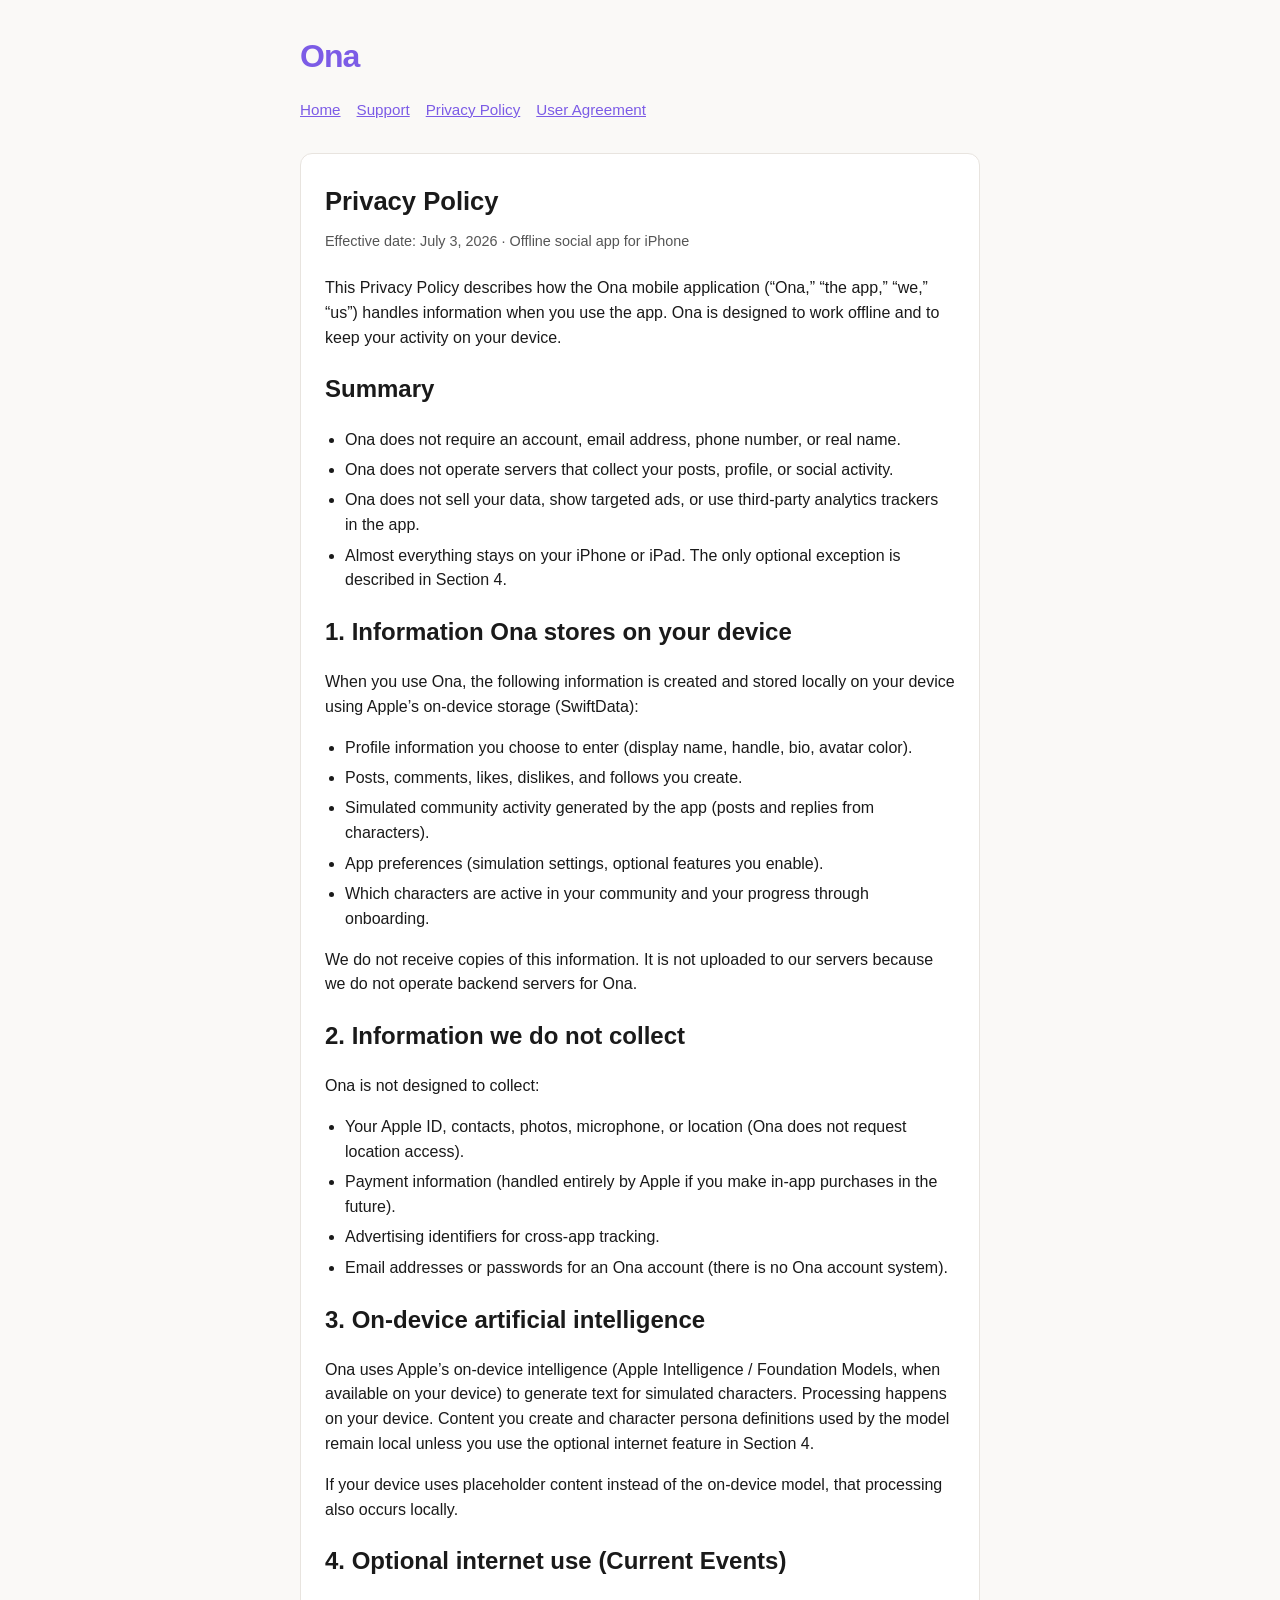
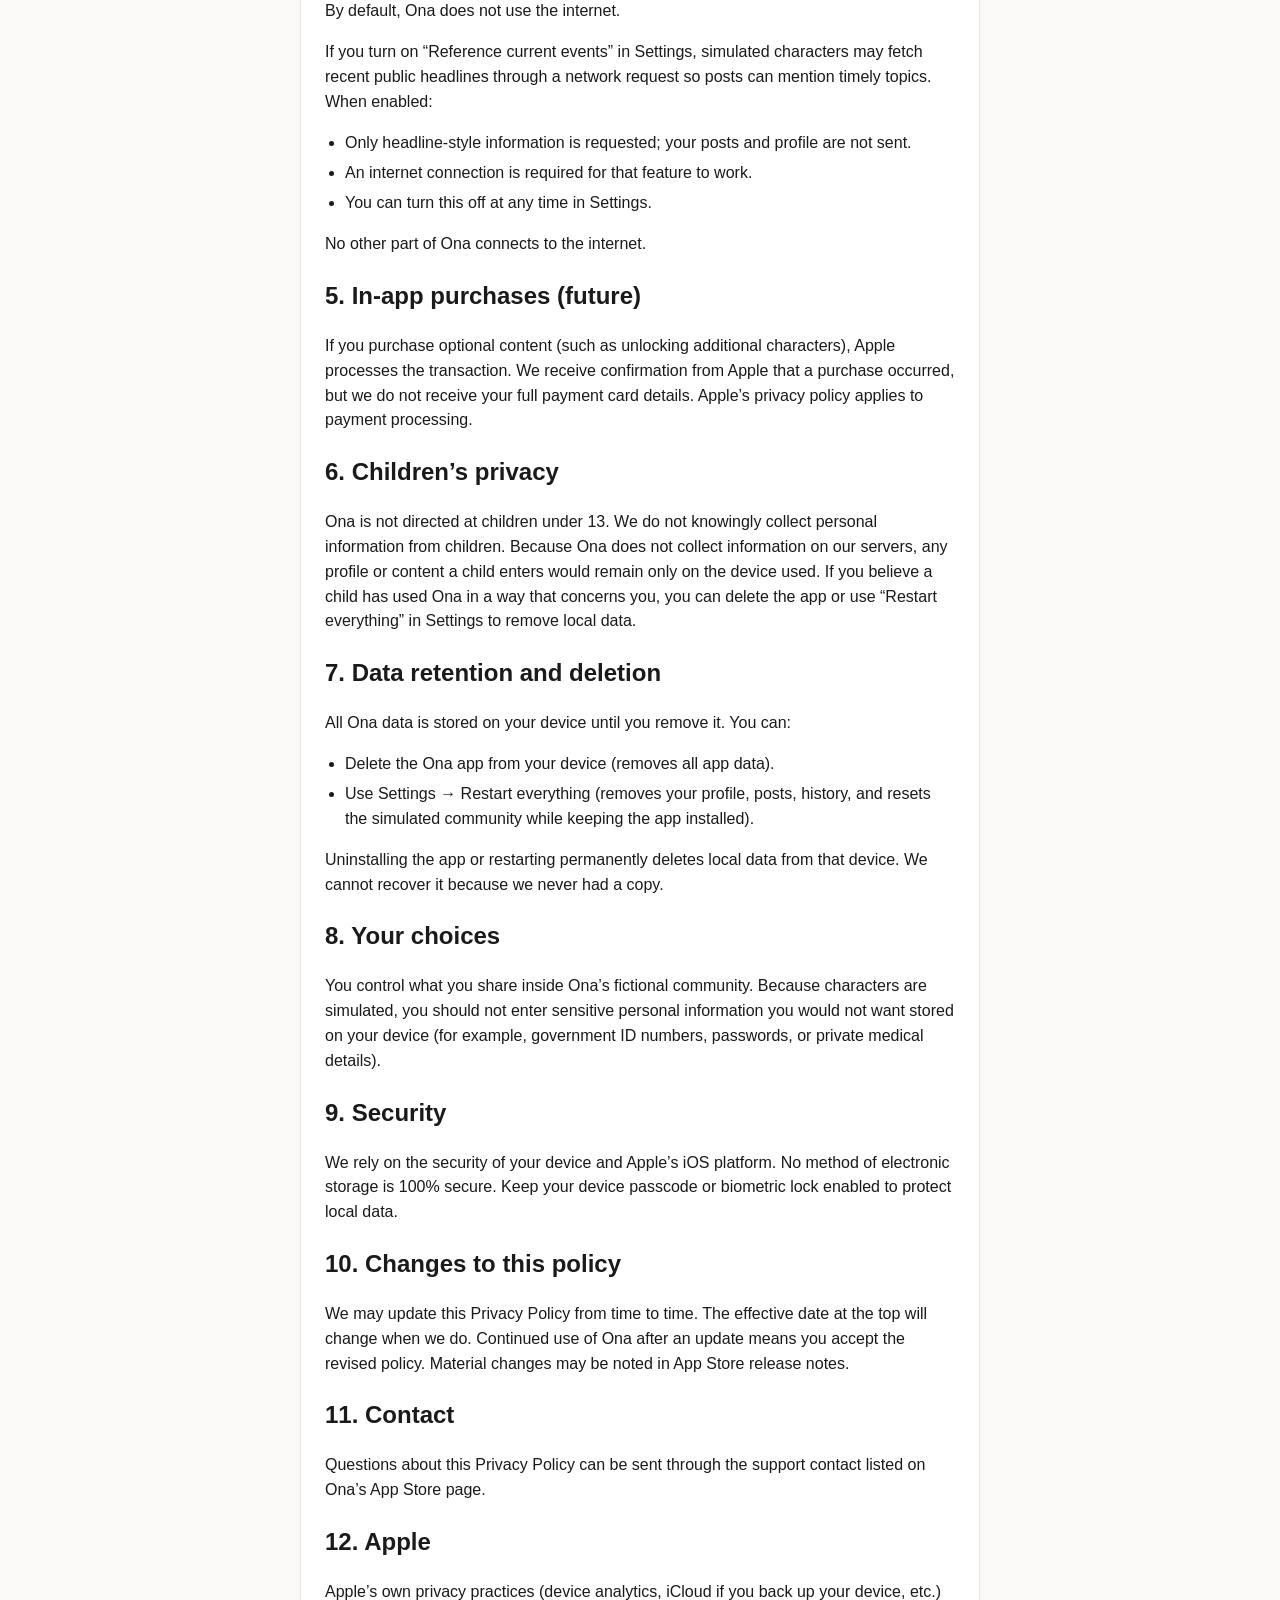
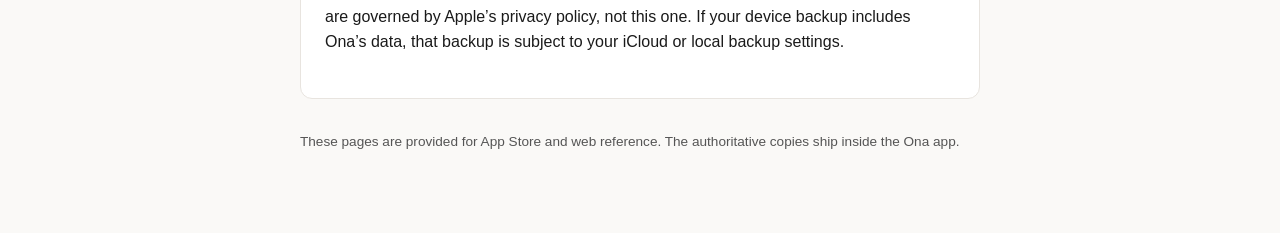
==== privacy.html @ f13e35b0 "Replace raw text with support + legal website" ====
<!DOCTYPE html>
<html lang="en">
<head>
  <meta charset="utf-8">
  <meta name="viewport" content="width=device-width, initial-scale=1">
  <title>Privacy Policy — Ona</title>
  <link rel="stylesheet" href="style.css">
</head>
<body>
  <div class="wrap">
    <header>
      <a class="logo" href="index.html">Ona</a>
      <nav>
        <a href="index.html">Home</a><a href="support.html">Support</a><a href="privacy.html">Privacy Policy</a><a href="user-agreement.html">User Agreement</a>
      </nav>
    </header>
    <article>
      <h1>Privacy Policy</h1>
      <p class="meta">Effective date: July 3, 2026 · Offline social app for iPhone</p>
      <p>This Privacy Policy describes how the Ona mobile application (“Ona,” “the app,” “we,” “us”) handles information when you use the app. Ona is designed to work offline and to keep your activity on your device.</p>
<h2>Summary</h2>
<ul><li>Ona does not require an account, email address, phone number, or real name.</li><li>Ona does not operate servers that collect your posts, profile, or social activity.</li><li>Ona does not sell your data, show targeted ads, or use third-party analytics trackers in the app.</li><li>Almost everything stays on your iPhone or iPad. The only optional exception is described in Section 4.</li></ul>
<h2>1. Information Ona stores on your device</h2>
<p>When you use Ona, the following information is created and stored locally on your device using Apple’s on-device storage (SwiftData):</p>
<ul><li>Profile information you choose to enter (display name, handle, bio, avatar color).</li><li>Posts, comments, likes, dislikes, and follows you create.</li><li>Simulated community activity generated by the app (posts and replies from characters).</li><li>App preferences (simulation settings, optional features you enable).</li><li>Which characters are active in your community and your progress through onboarding.</li></ul>
<p>We do not receive copies of this information. It is not uploaded to our servers because we do not operate backend servers for Ona.</p>
<h2>2. Information we do not collect</h2>
<p>Ona is not designed to collect:</p>
<ul><li>Your Apple ID, contacts, photos, microphone, or location (Ona does not request location access).</li><li>Payment information (handled entirely by Apple if you make in-app purchases in the future).</li><li>Advertising identifiers for cross-app tracking.</li><li>Email addresses or passwords for an Ona account (there is no Ona account system).</li></ul>
<h2>3. On-device artificial intelligence</h2>
<p>Ona uses Apple’s on-device intelligence (Apple Intelligence / Foundation Models, when available on your device) to generate text for simulated characters. Processing happens on your device. Content you create and character persona definitions used by the model remain local unless you use the optional internet feature in Section 4.</p>
<p>If your device uses placeholder content instead of the on-device model, that processing also occurs locally.</p>
<h2>4. Optional internet use (Current Events)</h2>
<p>By default, Ona does not use the internet.</p>
<p>If you turn on “Reference current events” in Settings, simulated characters may fetch recent public headlines through a network request so posts can mention timely topics. When enabled:</p>
<ul><li>Only headline-style information is requested; your posts and profile are not sent.</li><li>An internet connection is required for that feature to work.</li><li>You can turn this off at any time in Settings.</li></ul>
<p>No other part of Ona connects to the internet.</p>
<h2>5. In-app purchases (future)</h2>
<p>If you purchase optional content (such as unlocking additional characters), Apple processes the transaction. We receive confirmation from Apple that a purchase occurred, but we do not receive your full payment card details. Apple’s privacy policy applies to payment processing.</p>
<h2>6. Children’s privacy</h2>
<p>Ona is not directed at children under 13. We do not knowingly collect personal information from children. Because Ona does not collect information on our servers, any profile or content a child enters would remain only on the device used. If you believe a child has used Ona in a way that concerns you, you can delete the app or use “Restart everything” in Settings to remove local data.</p>
<h2>7. Data retention and deletion</h2>
<p>All Ona data is stored on your device until you remove it. You can:</p>
<ul><li>Delete the Ona app from your device (removes all app data).</li><li>Use Settings → Restart everything (removes your profile, posts, history, and resets the simulated community while keeping the app installed).</li></ul>
<p>Uninstalling the app or restarting permanently deletes local data from that device. We cannot recover it because we never had a copy.</p>
<h2>8. Your choices</h2>
<p>You control what you share inside Ona’s fictional community. Because characters are simulated, you should not enter sensitive personal information you would not want stored on your device (for example, government ID numbers, passwords, or private medical details).</p>
<h2>9. Security</h2>
<p>We rely on the security of your device and Apple’s iOS platform. No method of electronic storage is 100% secure. Keep your device passcode or biometric lock enabled to protect local data.</p>
<h2>10. Changes to this policy</h2>
<p>We may update this Privacy Policy from time to time. The effective date at the top will change when we do. Continued use of Ona after an update means you accept the revised policy. Material changes may be noted in App Store release notes.</p>
<h2>11. Contact</h2>
<p>Questions about this Privacy Policy can be sent through the support contact listed on Ona’s App Store page.</p>
<h2>12. Apple</h2>
<p>Apple’s own privacy practices (device analytics, iCloud if you back up your device, etc.) are governed by Apple’s privacy policy, not this one. If your device backup includes Ona’s data, that backup is subject to your iCloud or local backup settings.</p>
    </article>
    <footer>
      <p>These pages are provided for App Store and web reference. The authoritative copies ship inside the Ona app.</p>
    </footer>
  </div>
</body>
</html>
---- style.css ----
:root {
  color-scheme: light dark;
  --text: #1a1a1a;
  --muted: #555;
  --bg: #faf9f7;
  --card: #fff;
  --accent: #7c5ce6;
  --border: #e8e4df;
}
@media (prefers-color-scheme: dark) {
  :root {
    --text: #f2f0ec;
    --muted: #b8b4ae;
    --bg: #121016;
    --card: #1c1824;
    --accent: #a78bfa;
    --border: #2e2838;
  }
}
* { box-sizing: border-box; }
body {
  margin: 0;
  font-family: -apple-system, BlinkMacSystemFont, "Segoe UI", Roboto, Helvetica, Arial, sans-serif;
  line-height: 1.55;
  color: var(--text);
  background: var(--bg);
}
.wrap { max-width: 720px; margin: 0 auto; padding: 2rem 1.25rem 4rem; }
header { margin-bottom: 2rem; }
.logo {
  font-size: 2rem; font-weight: 800; color: var(--accent);
  letter-spacing: -0.03em; text-decoration: none;
}
nav { margin-top: 1rem; font-size: 0.95rem; }
nav a { color: var(--accent); margin-right: 1rem; }
article {
  background: var(--card);
  border: 1px solid var(--border);
  border-radius: 12px;
  padding: 1.75rem 1.5rem;
}
h1 { font-size: 1.6rem; margin: 0 0 0.5rem; }
.meta { color: var(--muted); font-size: 0.9rem; margin-bottom: 1.5rem; }
p { margin: 0 0 1rem; }
ul { margin: 0 0 1rem; padding-left: 1.25rem; }
li { margin-bottom: 0.35rem; }
footer { margin-top: 2rem; color: var(--muted); font-size: 0.85rem; }
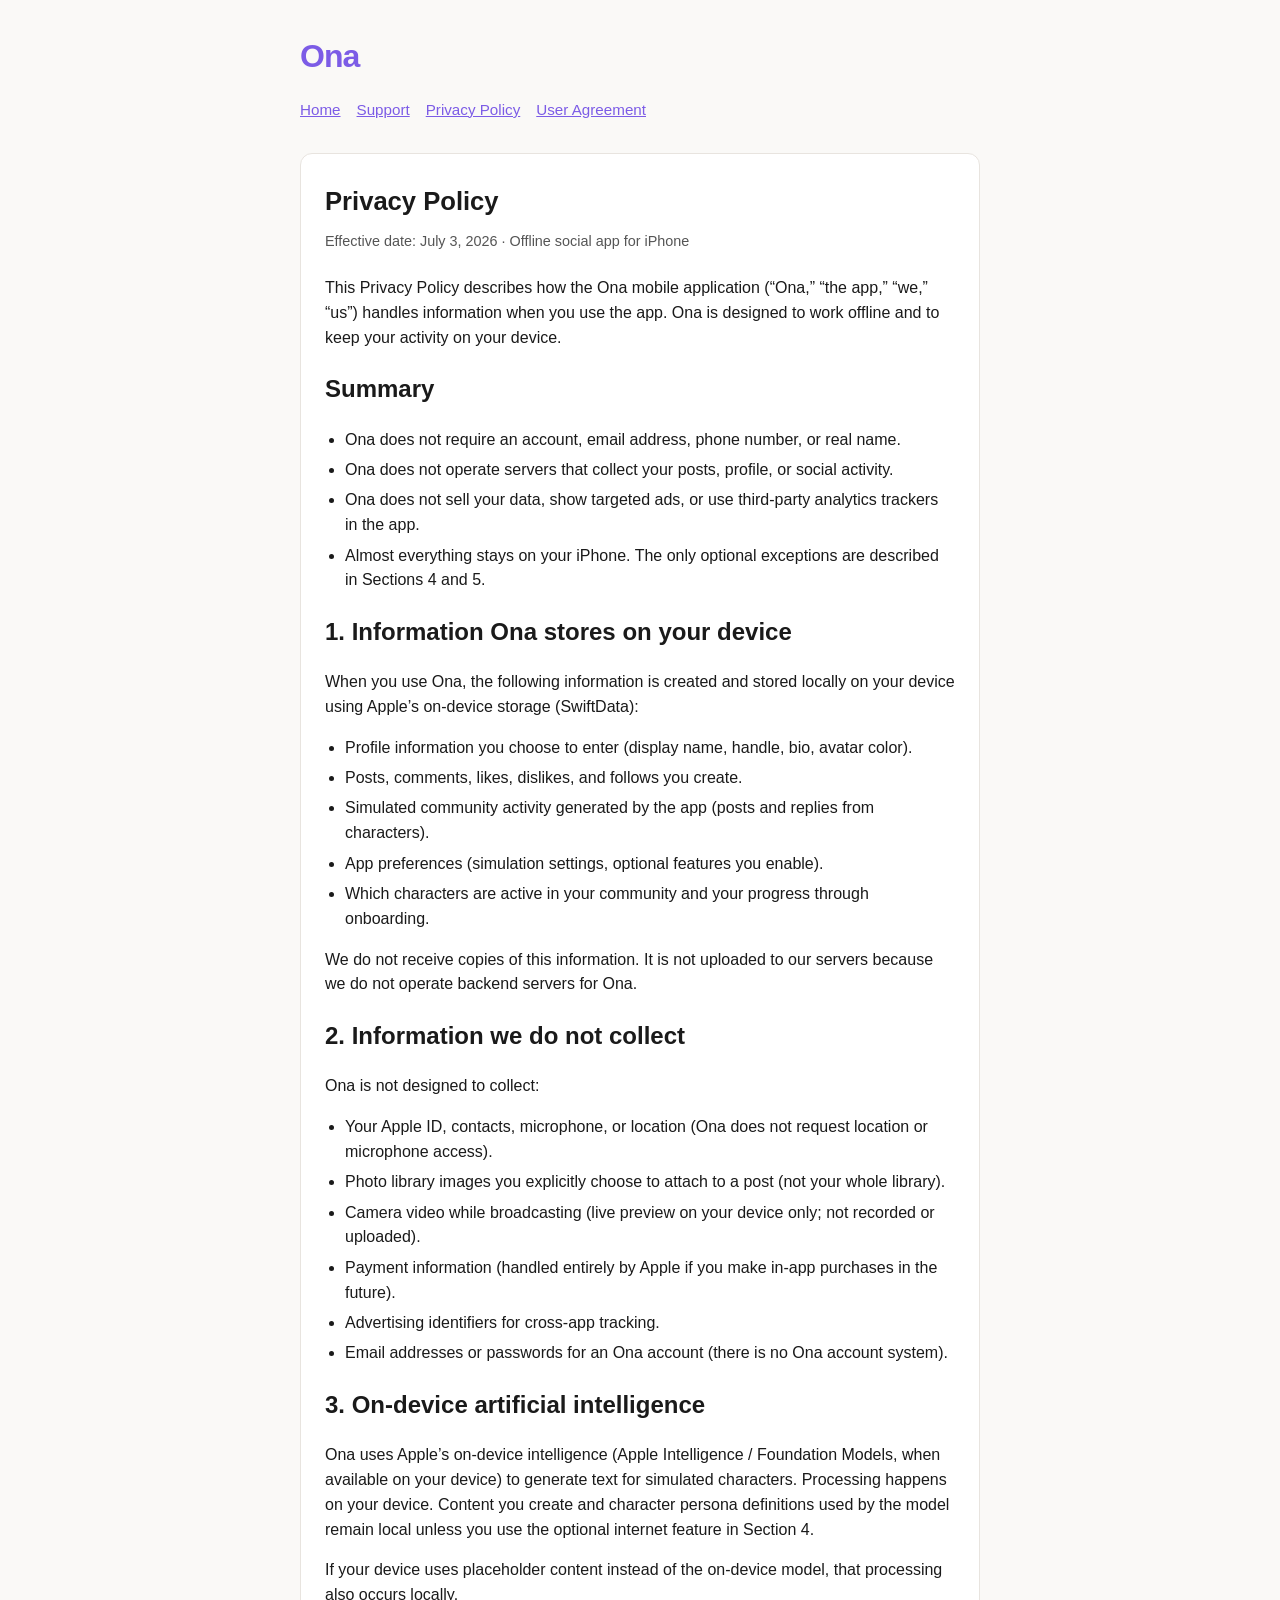
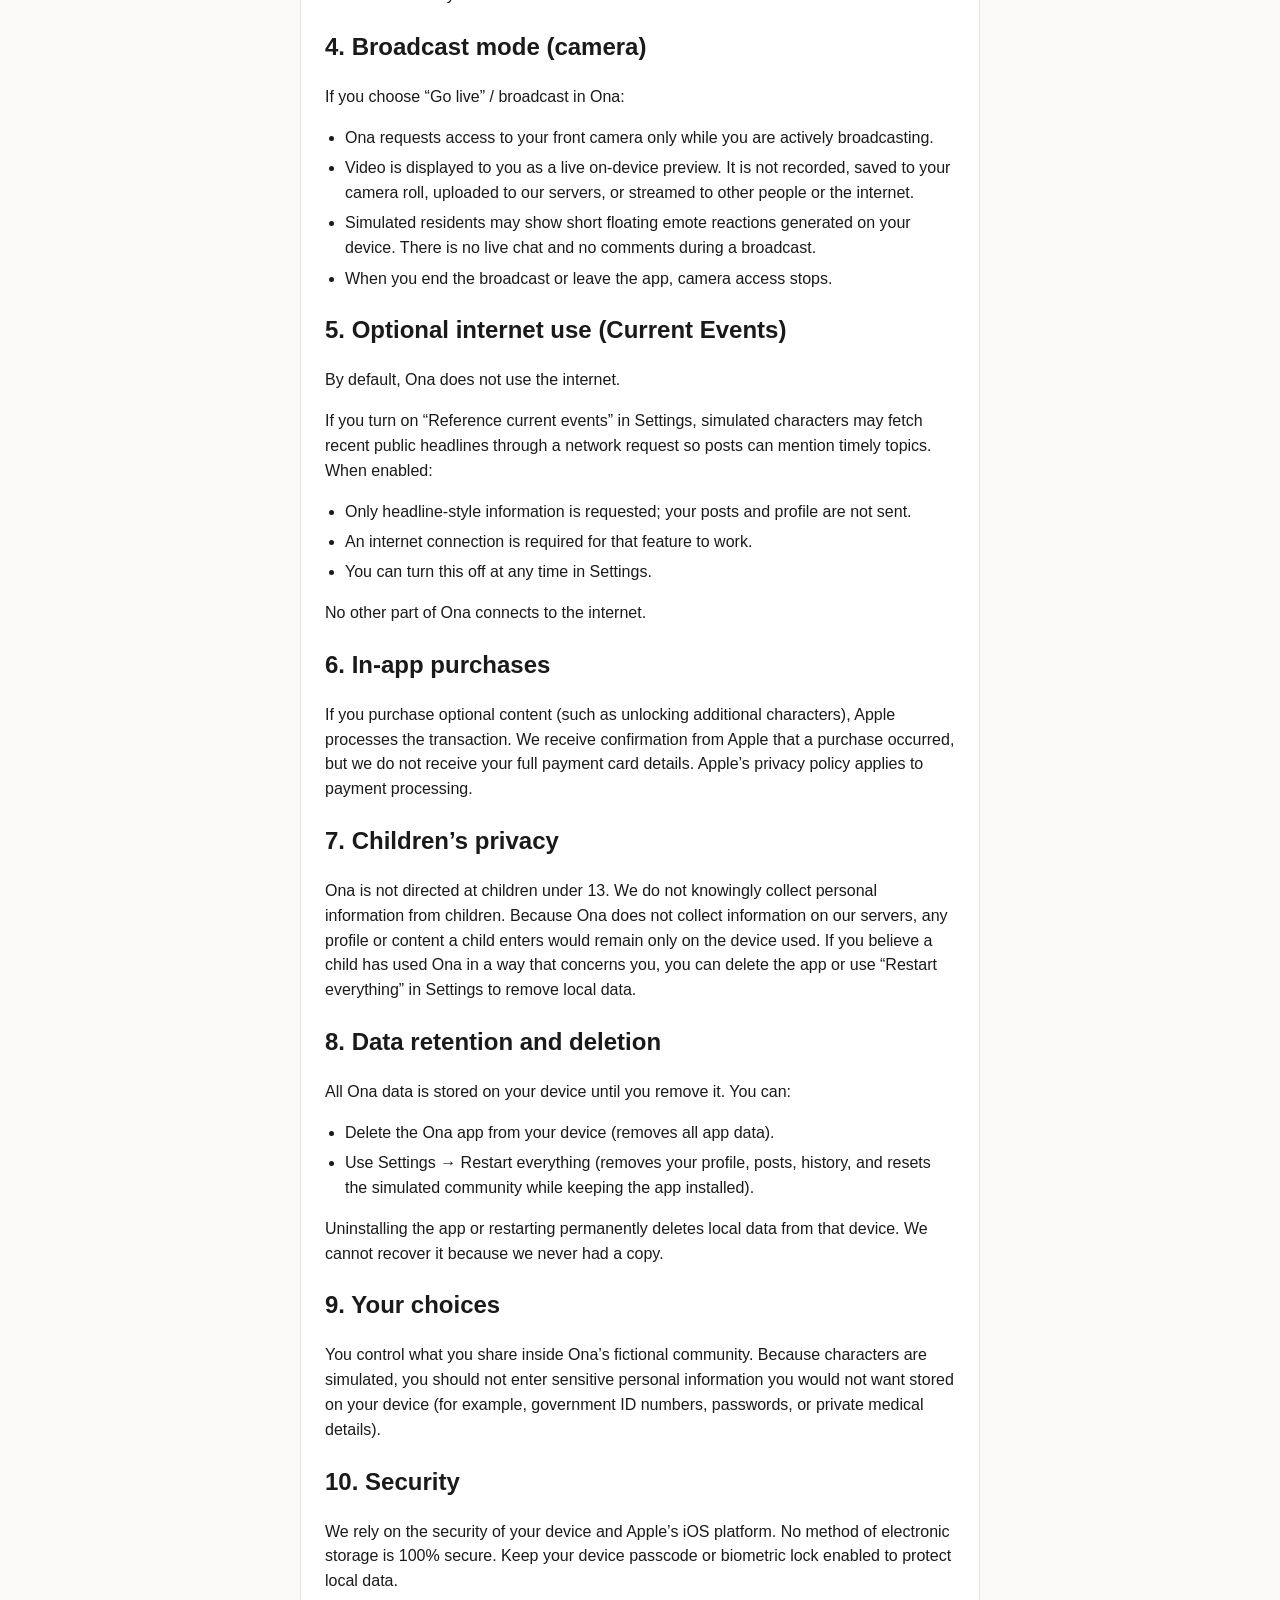
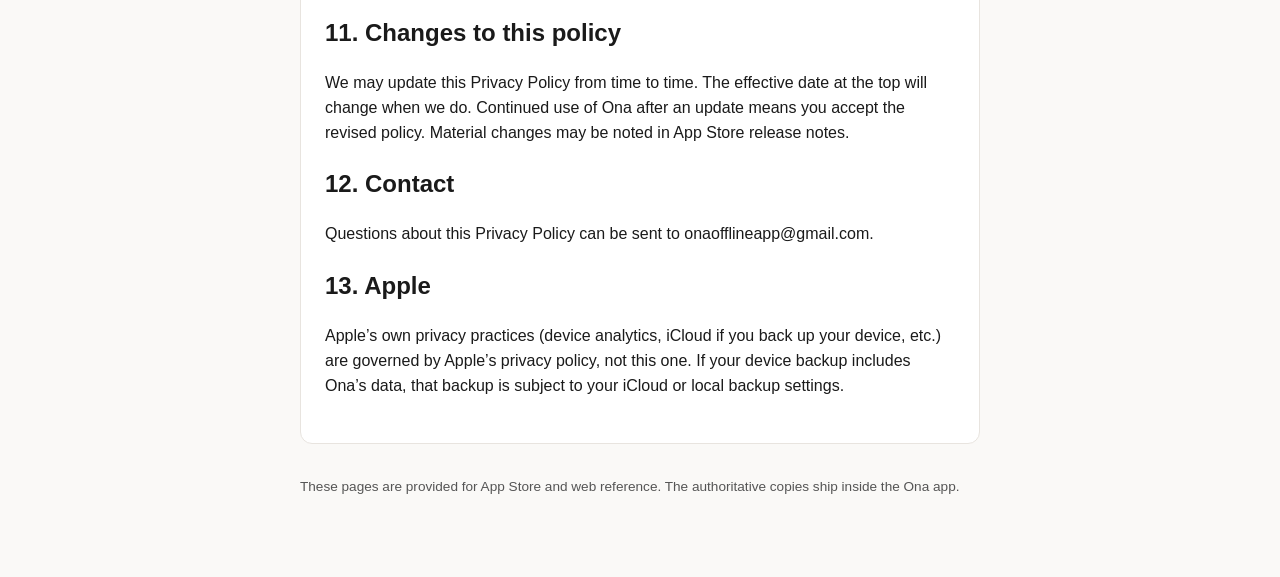
==== commit 225c20d4: "Add broadcast mode and camera disclosures to legal docs" ====
--- a/privacy.html
+++ b/privacy.html
@@ -19,39 +19,42 @@
       <p class="meta">Effective date: July 3, 2026 · Offline social app for iPhone</p>
       <p>This Privacy Policy describes how the Ona mobile application (“Ona,” “the app,” “we,” “us”) handles information when you use the app. Ona is designed to work offline and to keep your activity on your device.</p>
 <h2>Summary</h2>
-<ul><li>Ona does not require an account, email address, phone number, or real name.</li><li>Ona does not operate servers that collect your posts, profile, or social activity.</li><li>Ona does not sell your data, show targeted ads, or use third-party analytics trackers in the app.</li><li>Almost everything stays on your iPhone or iPad. The only optional exception is described in Section 4.</li></ul>
+<ul><li>Ona does not require an account, email address, phone number, or real name.</li><li>Ona does not operate servers that collect your posts, profile, or social activity.</li><li>Ona does not sell your data, show targeted ads, or use third-party analytics trackers in the app.</li><li>Almost everything stays on your iPhone. The only optional exceptions are described in Sections 4 and 5.</li></ul>
 <h2>1. Information Ona stores on your device</h2>
 <p>When you use Ona, the following information is created and stored locally on your device using Apple’s on-device storage (SwiftData):</p>
 <ul><li>Profile information you choose to enter (display name, handle, bio, avatar color).</li><li>Posts, comments, likes, dislikes, and follows you create.</li><li>Simulated community activity generated by the app (posts and replies from characters).</li><li>App preferences (simulation settings, optional features you enable).</li><li>Which characters are active in your community and your progress through onboarding.</li></ul>
 <p>We do not receive copies of this information. It is not uploaded to our servers because we do not operate backend servers for Ona.</p>
 <h2>2. Information we do not collect</h2>
 <p>Ona is not designed to collect:</p>
-<ul><li>Your Apple ID, contacts, photos, microphone, or location (Ona does not request location access).</li><li>Payment information (handled entirely by Apple if you make in-app purchases in the future).</li><li>Advertising identifiers for cross-app tracking.</li><li>Email addresses or passwords for an Ona account (there is no Ona account system).</li></ul>
+<ul><li>Your Apple ID, contacts, microphone, or location (Ona does not request location or microphone access).</li><li>Photo library images you explicitly choose to attach to a post (not your whole library).</li><li>Camera video while broadcasting (live preview on your device only; not recorded or uploaded).</li><li>Payment information (handled entirely by Apple if you make in-app purchases in the future).</li><li>Advertising identifiers for cross-app tracking.</li><li>Email addresses or passwords for an Ona account (there is no Ona account system).</li></ul>
 <h2>3. On-device artificial intelligence</h2>
 <p>Ona uses Apple’s on-device intelligence (Apple Intelligence / Foundation Models, when available on your device) to generate text for simulated characters. Processing happens on your device. Content you create and character persona definitions used by the model remain local unless you use the optional internet feature in Section 4.</p>
 <p>If your device uses placeholder content instead of the on-device model, that processing also occurs locally.</p>
-<h2>4. Optional internet use (Current Events)</h2>
+<h2>4. Broadcast mode (camera)</h2>
+<p>If you choose “Go live” / broadcast in Ona:</p>
+<ul><li>Ona requests access to your front camera only while you are actively broadcasting.</li><li>Video is displayed to you as a live on-device preview. It is not recorded, saved to your camera roll, uploaded to our servers, or streamed to other people or the internet.</li><li>Simulated residents may show short floating emote reactions generated on your device. There is no live chat and no comments during a broadcast.</li><li>When you end the broadcast or leave the app, camera access stops.</li></ul>
+<h2>5. Optional internet use (Current Events)</h2>
 <p>By default, Ona does not use the internet.</p>
 <p>If you turn on “Reference current events” in Settings, simulated characters may fetch recent public headlines through a network request so posts can mention timely topics. When enabled:</p>
 <ul><li>Only headline-style information is requested; your posts and profile are not sent.</li><li>An internet connection is required for that feature to work.</li><li>You can turn this off at any time in Settings.</li></ul>
 <p>No other part of Ona connects to the internet.</p>
-<h2>5. In-app purchases (future)</h2>
+<h2>6. In-app purchases</h2>
 <p>If you purchase optional content (such as unlocking additional characters), Apple processes the transaction. We receive confirmation from Apple that a purchase occurred, but we do not receive your full payment card details. Apple’s privacy policy applies to payment processing.</p>
-<h2>6. Children’s privacy</h2>
+<h2>7. Children’s privacy</h2>
 <p>Ona is not directed at children under 13. We do not knowingly collect personal information from children. Because Ona does not collect information on our servers, any profile or content a child enters would remain only on the device used. If you believe a child has used Ona in a way that concerns you, you can delete the app or use “Restart everything” in Settings to remove local data.</p>
-<h2>7. Data retention and deletion</h2>
+<h2>8. Data retention and deletion</h2>
 <p>All Ona data is stored on your device until you remove it. You can:</p>
 <ul><li>Delete the Ona app from your device (removes all app data).</li><li>Use Settings → Restart everything (removes your profile, posts, history, and resets the simulated community while keeping the app installed).</li></ul>
 <p>Uninstalling the app or restarting permanently deletes local data from that device. We cannot recover it because we never had a copy.</p>
-<h2>8. Your choices</h2>
+<h2>9. Your choices</h2>
 <p>You control what you share inside Ona’s fictional community. Because characters are simulated, you should not enter sensitive personal information you would not want stored on your device (for example, government ID numbers, passwords, or private medical details).</p>
-<h2>9. Security</h2>
+<h2>10. Security</h2>
 <p>We rely on the security of your device and Apple’s iOS platform. No method of electronic storage is 100% secure. Keep your device passcode or biometric lock enabled to protect local data.</p>
-<h2>10. Changes to this policy</h2>
+<h2>11. Changes to this policy</h2>
 <p>We may update this Privacy Policy from time to time. The effective date at the top will change when we do. Continued use of Ona after an update means you accept the revised policy. Material changes may be noted in App Store release notes.</p>
-<h2>11. Contact</h2>
-<p>Questions about this Privacy Policy can be sent through the support contact listed on Ona’s App Store page.</p>
-<h2>12. Apple</h2>
+<h2>12. Contact</h2>
+<p>Questions about this Privacy Policy can be sent to onaofflineapp@gmail.com.</p>
+<h2>13. Apple</h2>
 <p>Apple’s own privacy practices (device analytics, iCloud if you back up your device, etc.) are governed by Apple’s privacy policy, not this one. If your device backup includes Ona’s data, that backup is subject to your iCloud or local backup settings.</p>
     </article>
     <footer>
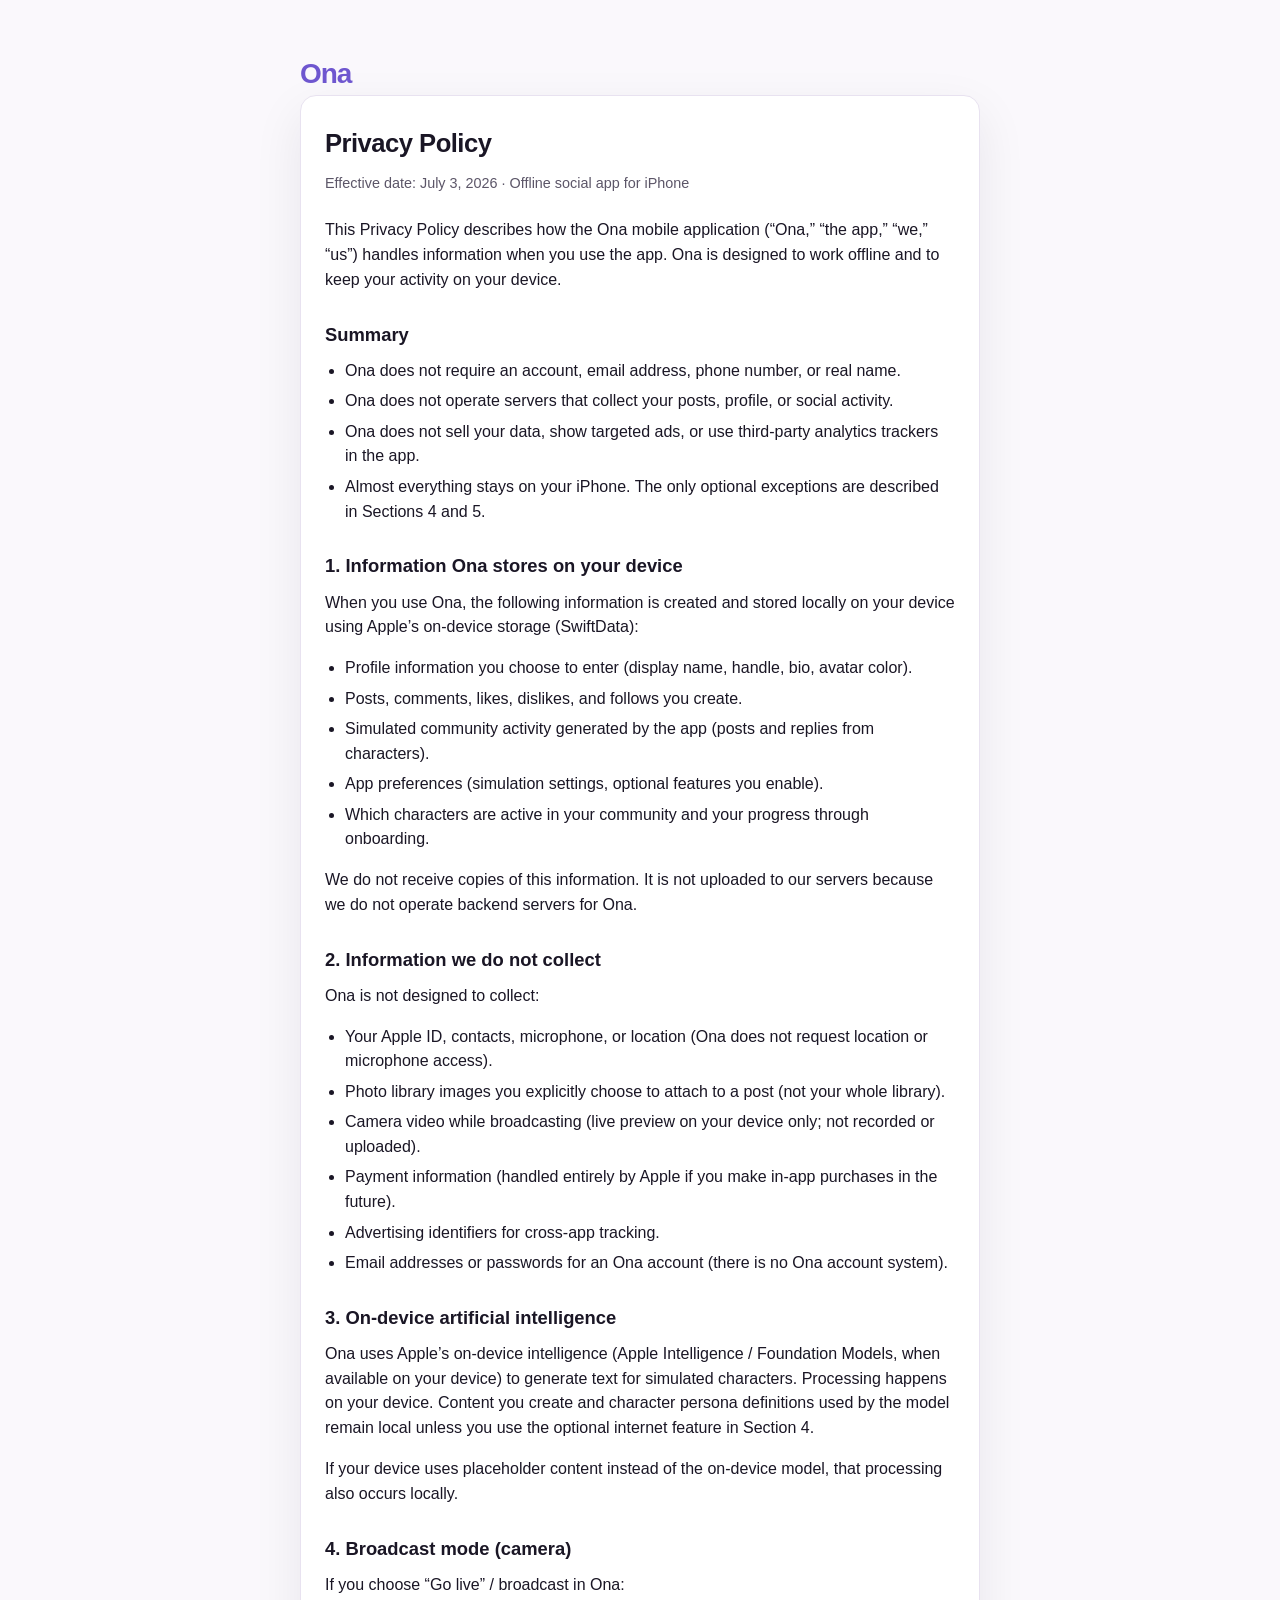
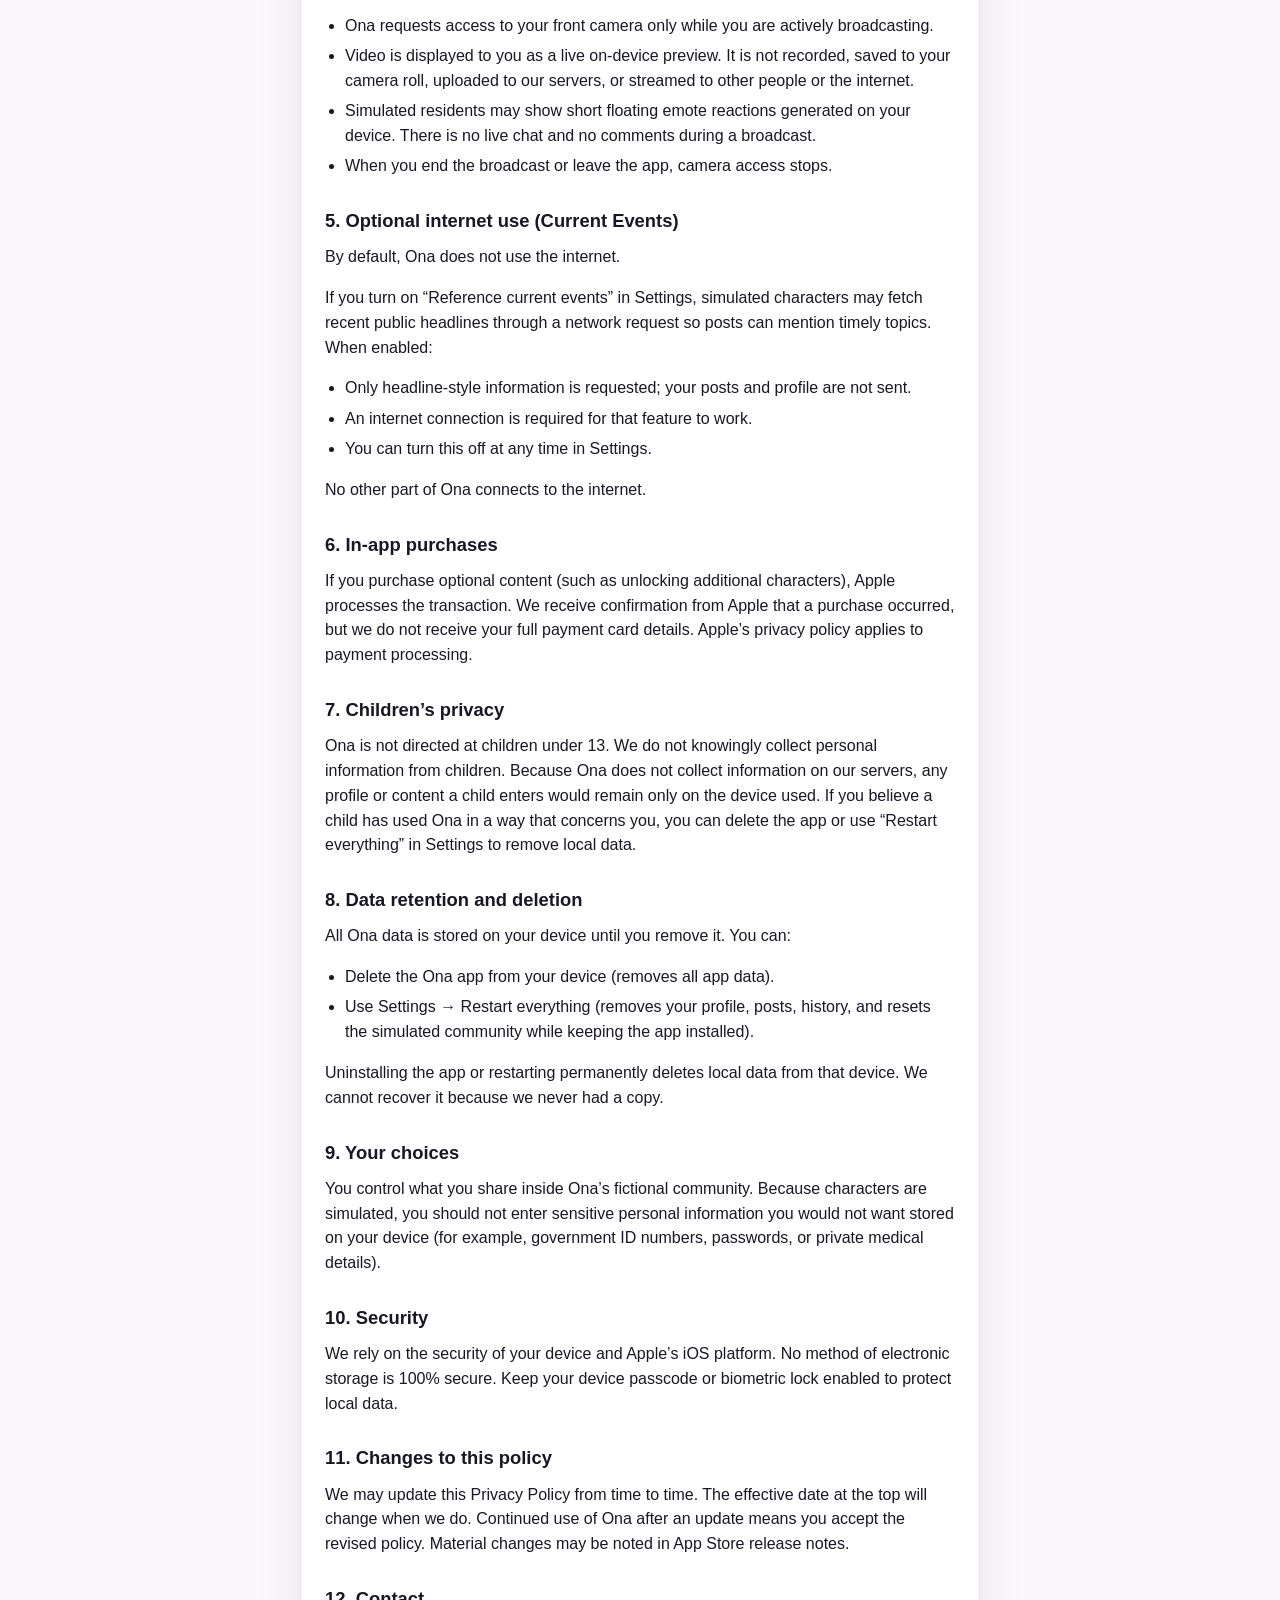
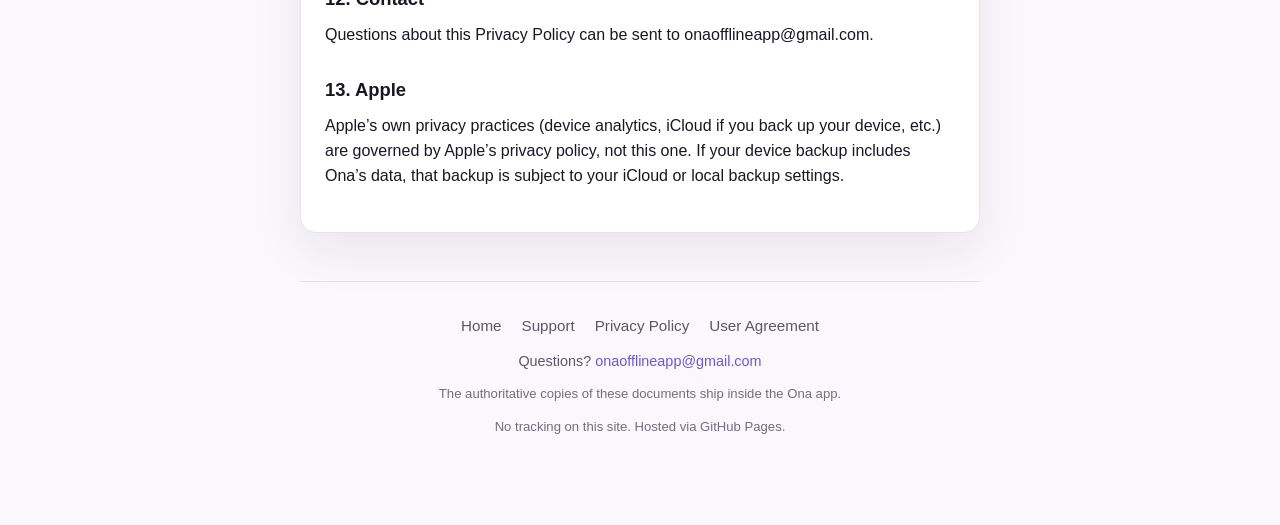
==== commit 237ba0d6: "Redesign landing page for marketing" ====
--- a/privacy.html
+++ b/privacy.html
@@ -8,11 +8,8 @@
 </head>
 <body>
   <div class="wrap">
-    <header>
+    <header class="site-header">
       <a class="logo" href="index.html">Ona</a>
-      <nav>
-        <a href="index.html">Home</a><a href="support.html">Support</a><a href="privacy.html">Privacy Policy</a><a href="user-agreement.html">User Agreement</a>
-      </nav>
     </header>
     <article>
       <h1>Privacy Policy</h1>
@@ -57,9 +54,21 @@
 <h2>13. Apple</h2>
 <p>Apple’s own privacy practices (device analytics, iCloud if you back up your device, etc.) are governed by Apple’s privacy policy, not this one. If your device backup includes Ona’s data, that backup is subject to your iCloud or local backup settings.</p>
     </article>
-    <footer>
-      <p>These pages are provided for App Store and web reference. The authoritative copies ship inside the Ona app.</p>
+    
+    <footer class="site-footer">
+      
+<nav class="footer-nav" aria-label="Site">
+  <a href="index.html">Home</a>
+  <a href="support.html">Support</a>
+  <a href="privacy.html">Privacy Policy</a>
+  <a href="user-agreement.html">User Agreement</a>
+</nav>
+
+      <p>Questions? <a href="mailto:onaofflineapp@gmail.com">onaofflineapp@gmail.com</a></p>
+      <p class="fine-print">The authoritative copies of these documents ship inside the Ona app.</p>
+      <p class="fine-print">No tracking on this site. Hosted via GitHub Pages.</p>
     </footer>
+    
   </div>
 </body>
 </html>
--- a/style.css
+++ b/style.css
@@ -1,20 +1,28 @@
 :root {
   color-scheme: light dark;
-  --text: #1a1a1a;
-  --muted: #555;
-  --bg: #faf9f7;
-  --card: #fff;
-  --accent: #7c5ce6;
-  --border: #e8e4df;
+  --text: #1a1625;
+  --muted: #5c5668;
+  --bg: #faf8fc;
+  --card: #ffffff;
+  --accent: #6e56cf;
+  --accent-hover: #5b46b8;
+  --accent-soft: #efebff;
+  --border: #e8e2f0;
+  --hero-glow: rgba(110, 86, 207, 0.18);
+  --shadow: 0 18px 50px rgba(26, 22, 37, 0.08);
 }
 @media (prefers-color-scheme: dark) {
   :root {
-    --text: #f2f0ec;
-    --muted: #b8b4ae;
-    --bg: #121016;
-    --card: #1c1824;
-    --accent: #a78bfa;
+    --text: #f4f1fa;
+    --muted: #b4adc4;
+    --bg: #0f0d14;
+    --card: #1a1724;
+    --accent: #9a86ff;
+    --accent-hover: #b29dff;
+    --accent-soft: #2a2350;
     --border: #2e2838;
+    --hero-glow: rgba(154, 134, 255, 0.22);
+    --shadow: 0 18px 50px rgba(0, 0, 0, 0.35);
   }
 }
 * { box-sizing: border-box; }
@@ -25,23 +33,302 @@
   color: var(--text);
   background: var(--bg);
 }
-.wrap { max-width: 720px; margin: 0 auto; padding: 2rem 1.25rem 4rem; }
-header { margin-bottom: 2rem; }
+a { color: var(--accent); }
+a:hover { color: var(--accent-hover); }
+
+/* —— Shared —— */
+.wrap { max-width: 720px; margin: 0 auto; padding: 2rem 1.25rem 3rem; }
+.wrap-wide { max-width: 1080px; margin: 0 auto; padding: 0 1.25rem 3rem; }
+.site-header {
+  padding: 1.25rem 0 0;
+}
 .logo {
-  font-size: 2rem; font-weight: 800; color: var(--accent);
-  letter-spacing: -0.03em; text-decoration: none;
-}
-nav { margin-top: 1rem; font-size: 0.95rem; }
-nav a { color: var(--accent); margin-right: 1rem; }
+  display: inline-block;
+  font-size: 1.75rem;
+  font-weight: 800;
+  color: var(--accent);
+  letter-spacing: -0.04em;
+  text-decoration: none;
+}
+.site-footer {
+  margin-top: 3rem;
+  padding: 2rem 0 2.5rem;
+  border-top: 1px solid var(--border);
+  color: var(--muted);
+  font-size: 0.9rem;
+  text-align: center;
+}
+.site-footer p { margin: 0.75rem 0 0; }
+.site-footer a { text-decoration: none; }
+.site-footer a:hover { text-decoration: underline; }
+.footer-nav {
+  display: flex;
+  flex-wrap: wrap;
+  justify-content: center;
+  gap: 0.35rem 1.25rem;
+  margin-bottom: 0.5rem;
+}
+.footer-nav a {
+  color: var(--muted);
+  text-decoration: none;
+  font-size: 0.95rem;
+}
+.footer-nav a:hover { color: var(--accent); }
+.fine-print { font-size: 0.82rem; opacity: 0.85; }
+
 article {
   background: var(--card);
   border: 1px solid var(--border);
-  border-radius: 12px;
+  border-radius: 16px;
   padding: 1.75rem 1.5rem;
-}
-h1 { font-size: 1.6rem; margin: 0 0 0.5rem; }
+  box-shadow: var(--shadow);
+}
+article h1 { font-size: 1.6rem; margin: 0 0 0.5rem; letter-spacing: -0.02em; }
+article h2 { font-size: 1.15rem; margin: 1.75rem 0 0.6rem; }
 .meta { color: var(--muted); font-size: 0.9rem; margin-bottom: 1.5rem; }
 p { margin: 0 0 1rem; }
 ul { margin: 0 0 1rem; padding-left: 1.25rem; }
 li { margin-bottom: 0.35rem; }
-footer { margin-top: 2rem; color: var(--muted); font-size: 0.85rem; }
+
+/* —— Landing page —— */
+body.landing {
+  background:
+    radial-gradient(ellipse 80% 50% at 50% -10%, var(--hero-glow), transparent 70%),
+    var(--bg);
+}
+.hero {
+  text-align: center;
+  padding: 2.5rem 0 1rem;
+  max-width: 720px;
+  margin: 0 auto;
+}
+.hero-badge {
+  display: inline-block;
+  margin-bottom: 1.25rem;
+  padding: 0.35rem 0.85rem;
+  border-radius: 999px;
+  background: var(--accent-soft);
+  color: var(--accent);
+  font-size: 0.82rem;
+  font-weight: 600;
+  letter-spacing: 0.02em;
+}
+.hero h1 {
+  margin: 0 0 1rem;
+  font-size: clamp(2.2rem, 6vw, 3.4rem);
+  font-weight: 800;
+  line-height: 1.08;
+  letter-spacing: -0.04em;
+}
+.hero .lead {
+  margin: 0 auto 1.75rem;
+  max-width: 34rem;
+  font-size: 1.15rem;
+  line-height: 1.6;
+  color: var(--muted);
+}
+.cta-row {
+  display: flex;
+  flex-wrap: wrap;
+  justify-content: center;
+  gap: 0.75rem;
+  margin-bottom: 1rem;
+}
+.btn {
+  display: inline-flex;
+  align-items: center;
+  justify-content: center;
+  gap: 0.4rem;
+  padding: 0.85rem 1.35rem;
+  border-radius: 999px;
+  font-size: 1rem;
+  font-weight: 600;
+  text-decoration: none;
+  transition: transform 0.15s ease, background 0.15s ease;
+}
+.btn:hover { transform: translateY(-1px); }
+.btn-primary {
+  background: var(--accent);
+  color: #fff !important;
+  box-shadow: 0 8px 24px var(--hero-glow);
+}
+.btn-primary:hover { background: var(--accent-hover); color: #fff; }
+.btn-secondary {
+  background: var(--card);
+  color: var(--text) !important;
+  border: 1px solid var(--border);
+}
+.btn-secondary:hover { border-color: var(--accent); color: var(--accent) !important; }
+.hero-note {
+  font-size: 0.88rem;
+  color: var(--muted);
+  margin: 0;
+}
+.phone-mock {
+  margin: 2.5rem auto 0;
+  max-width: 280px;
+  padding: 1rem;
+  border-radius: 28px;
+  background: linear-gradient(145deg, var(--accent-soft), var(--card));
+  border: 1px solid var(--border);
+  box-shadow: var(--shadow);
+}
+.phone-screen {
+  border-radius: 20px;
+  background: var(--card);
+  border: 1px solid var(--border);
+  padding: 1.25rem 1rem 1.5rem;
+  text-align: left;
+}
+.mock-header {
+  font-size: 0.75rem;
+  font-weight: 700;
+  color: var(--accent);
+  margin-bottom: 0.85rem;
+  letter-spacing: -0.02em;
+}
+.mock-post {
+  padding: 0.75rem 0;
+  border-bottom: 1px solid var(--border);
+}
+.mock-post:last-child { border-bottom: none; padding-bottom: 0; }
+.mock-name { font-size: 0.82rem; font-weight: 700; margin-bottom: 0.2rem; }
+.mock-text { font-size: 0.8rem; color: var(--muted); line-height: 1.45; margin: 0; }
+
+.section {
+  padding: 3.5rem 0 0;
+}
+.section-label {
+  display: block;
+  text-align: center;
+  font-size: 0.78rem;
+  font-weight: 700;
+  text-transform: uppercase;
+  letter-spacing: 0.12em;
+  color: var(--accent);
+  margin-bottom: 0.65rem;
+}
+.section h2 {
+  text-align: center;
+  margin: 0 0 0.5rem;
+  font-size: clamp(1.5rem, 4vw, 2rem);
+  font-weight: 800;
+  letter-spacing: -0.03em;
+}
+.section-intro {
+  text-align: center;
+  max-width: 36rem;
+  margin: 0 auto 2rem;
+  color: var(--muted);
+  font-size: 1.05rem;
+}
+.feature-grid {
+  display: grid;
+  grid-template-columns: repeat(auto-fit, minmax(220px, 1fr));
+  gap: 1rem;
+}
+.feature-card {
+  background: var(--card);
+  border: 1px solid var(--border);
+  border-radius: 16px;
+  padding: 1.35rem 1.25rem;
+  box-shadow: var(--shadow);
+}
+.feature-icon {
+  font-size: 1.5rem;
+  margin-bottom: 0.65rem;
+}
+.feature-card h3 {
+  margin: 0 0 0.45rem;
+  font-size: 1.05rem;
+  font-weight: 700;
+}
+.feature-card p {
+  margin: 0;
+  font-size: 0.95rem;
+  color: var(--muted);
+  line-height: 1.5;
+}
+.steps {
+  display: grid;
+  grid-template-columns: repeat(auto-fit, minmax(200px, 1fr));
+  gap: 1.25rem;
+  counter-reset: step;
+}
+.step {
+  text-align: center;
+  padding: 1.25rem 1rem;
+}
+.step-num {
+  display: inline-flex;
+  align-items: center;
+  justify-content: center;
+  width: 2.25rem;
+  height: 2.25rem;
+  border-radius: 50%;
+  background: var(--accent);
+  color: #fff;
+  font-weight: 800;
+  font-size: 0.95rem;
+  margin-bottom: 0.75rem;
+}
+.step h3 { margin: 0 0 0.4rem; font-size: 1.05rem; }
+.step p { margin: 0; color: var(--muted); font-size: 0.95rem; }
+
+.trust-band {
+  margin-top: 3.5rem;
+  padding: 1.75rem 1.5rem;
+  border-radius: 16px;
+  background: var(--accent-soft);
+  border: 1px solid var(--border);
+  text-align: center;
+}
+.trust-band h2 {
+  margin: 0 0 0.65rem;
+  font-size: 1.2rem;
+  font-weight: 800;
+}
+.trust-band p {
+  margin: 0;
+  color: var(--muted);
+  max-width: 40rem;
+  margin-left: auto;
+  margin-right: auto;
+  font-size: 0.95rem;
+}
+.trust-pills {
+  display: flex;
+  flex-wrap: wrap;
+  justify-content: center;
+  gap: 0.5rem;
+  margin-top: 1.25rem;
+}
+.trust-pill {
+  padding: 0.4rem 0.85rem;
+  border-radius: 999px;
+  background: var(--card);
+  border: 1px solid var(--border);
+  font-size: 0.82rem;
+  font-weight: 600;
+  color: var(--text);
+}
+
+.bottom-cta {
+  text-align: center;
+  padding: 3rem 0 1rem;
+}
+.bottom-cta h2 {
+  margin: 0 0 0.5rem;
+  font-size: 1.6rem;
+  font-weight: 800;
+  letter-spacing: -0.03em;
+}
+.bottom-cta p {
+  margin: 0 0 1.25rem;
+  color: var(--muted);
+}
+
+@media (max-width: 600px) {
+  .hero { padding-top: 1.5rem; }
+  .phone-mock { max-width: 240px; }
+}
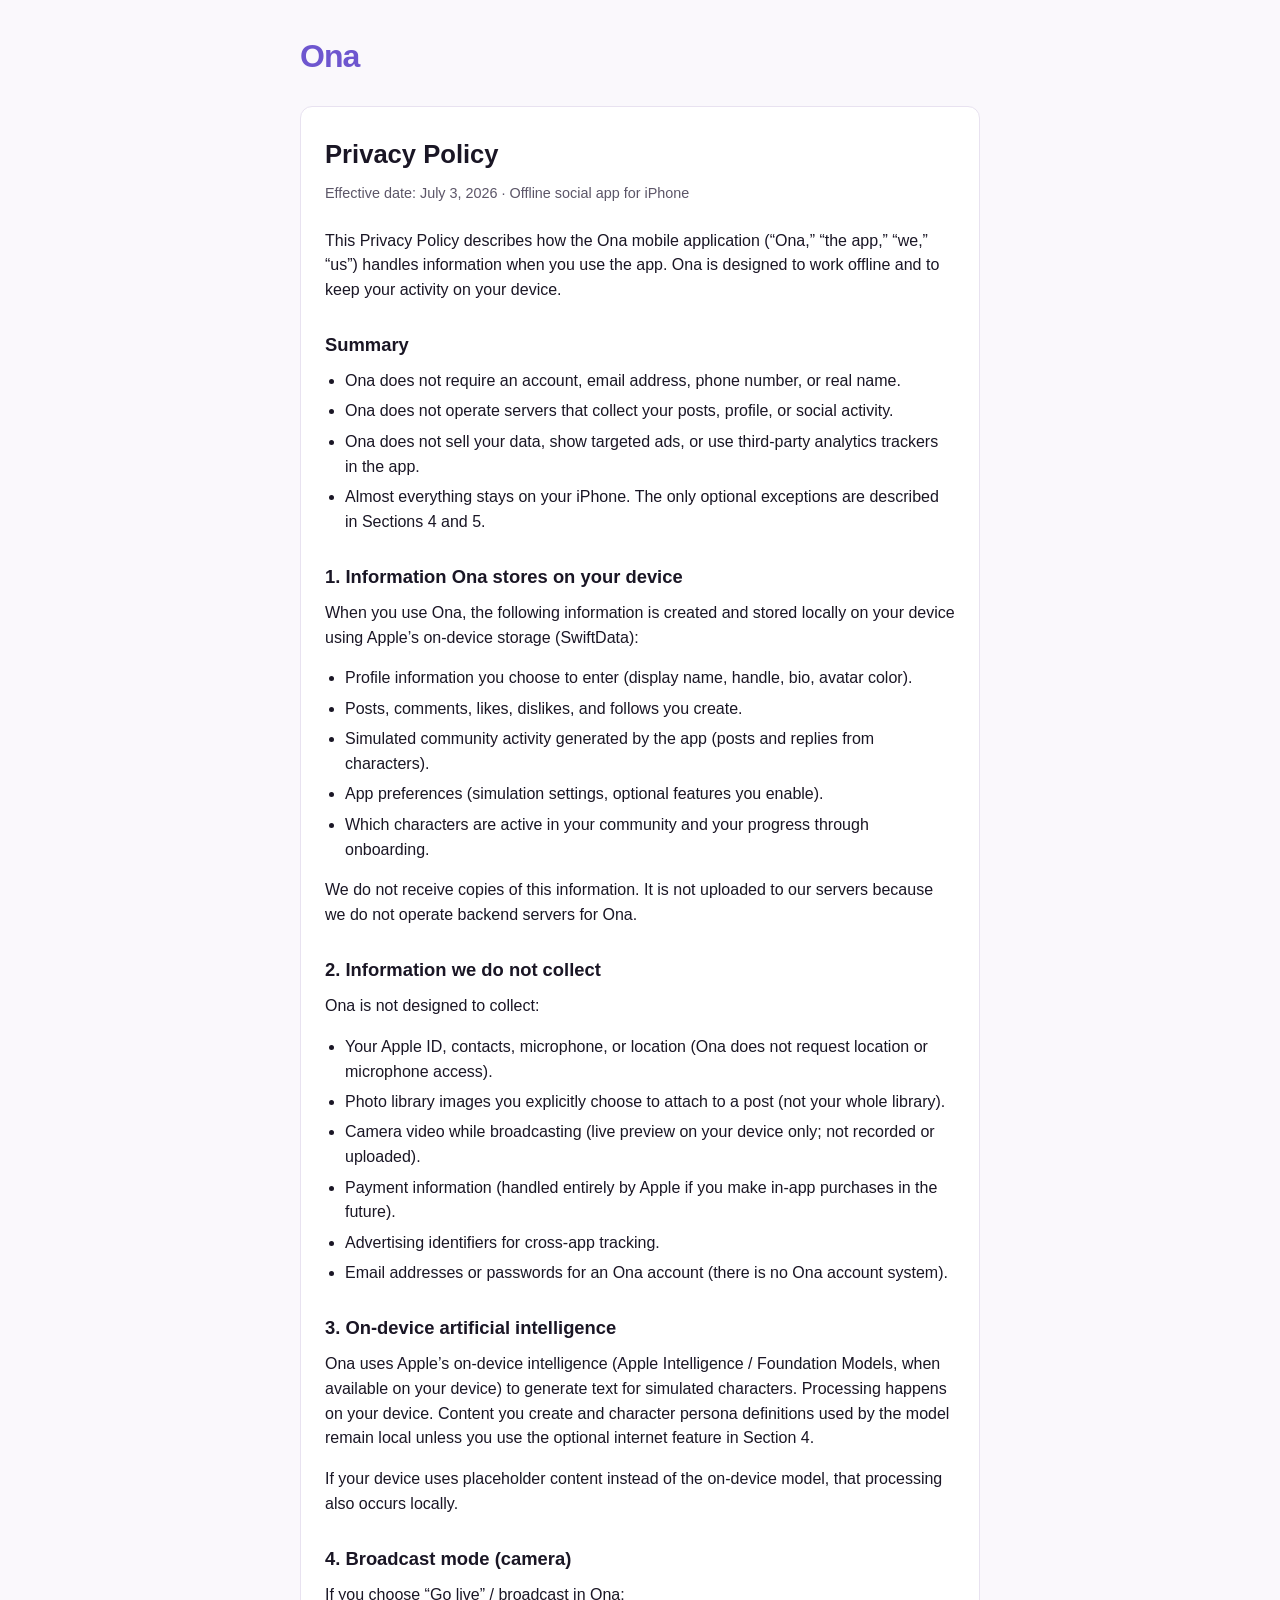
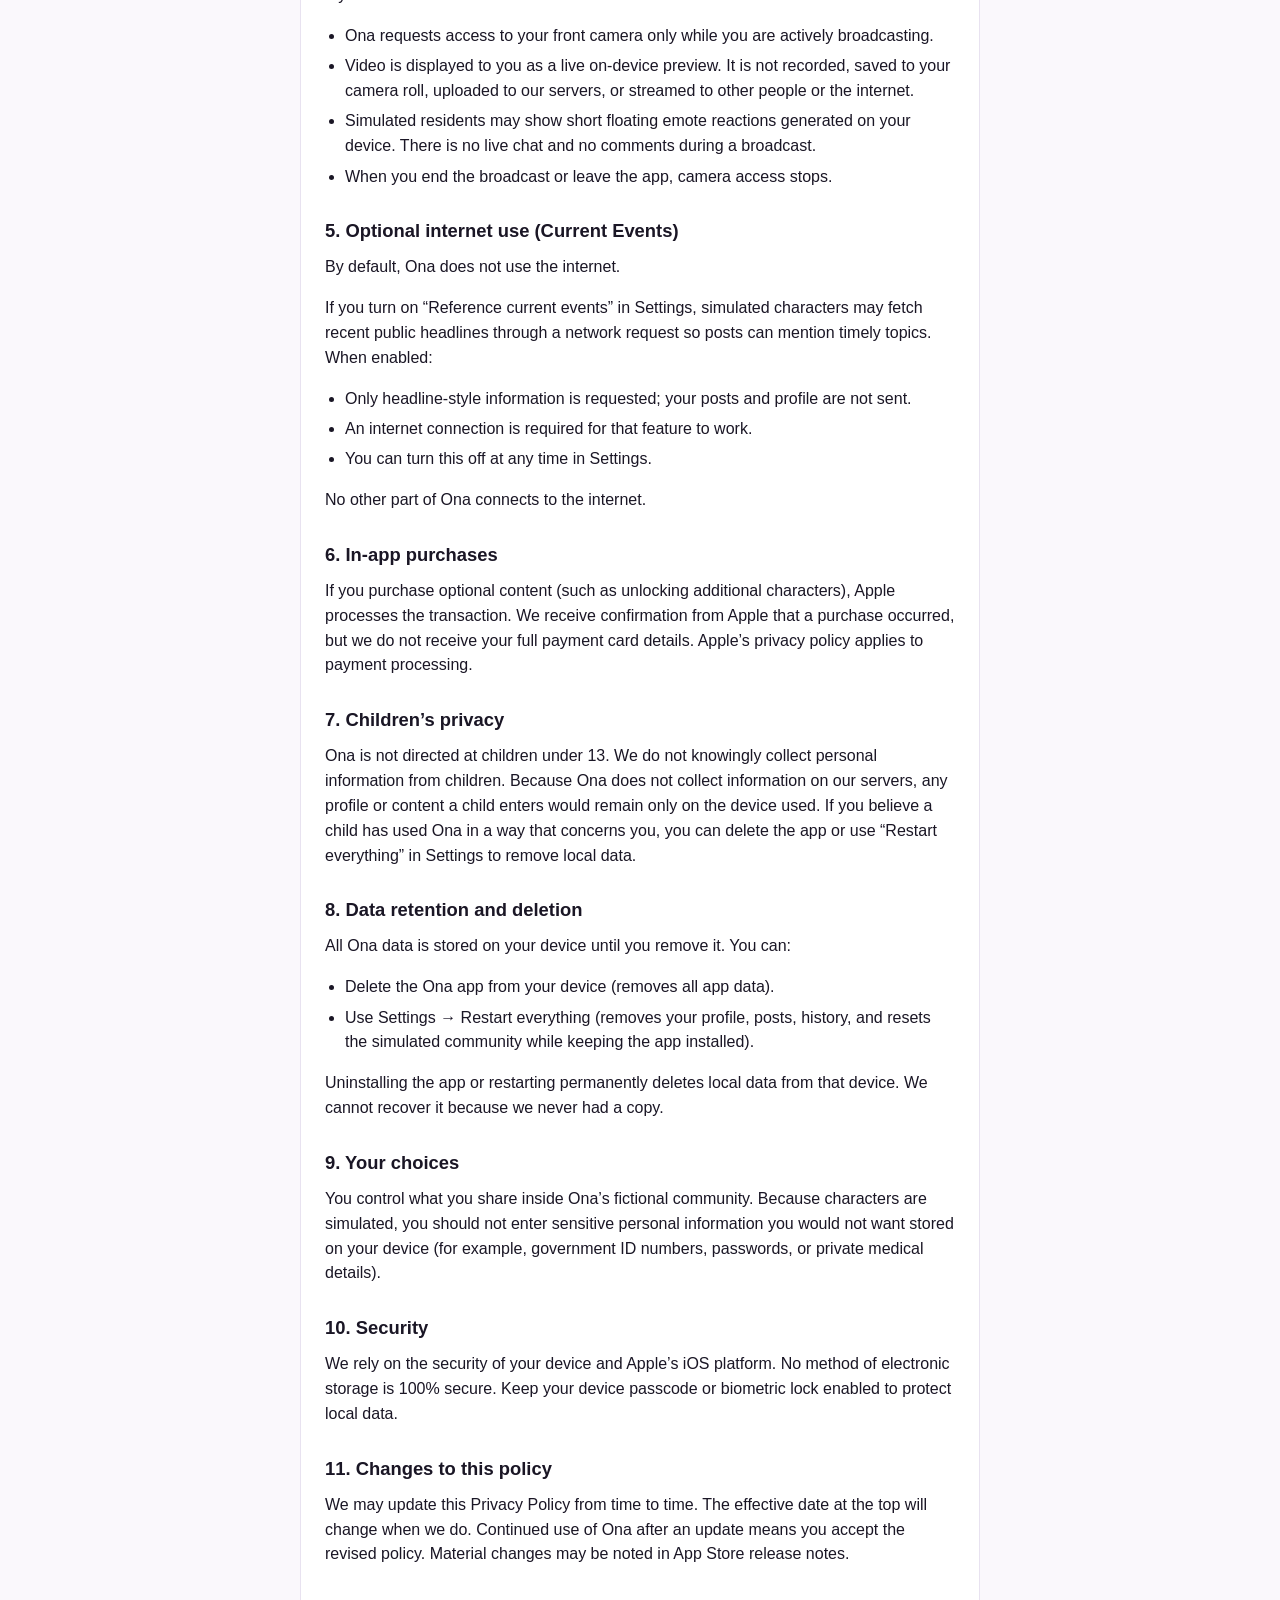
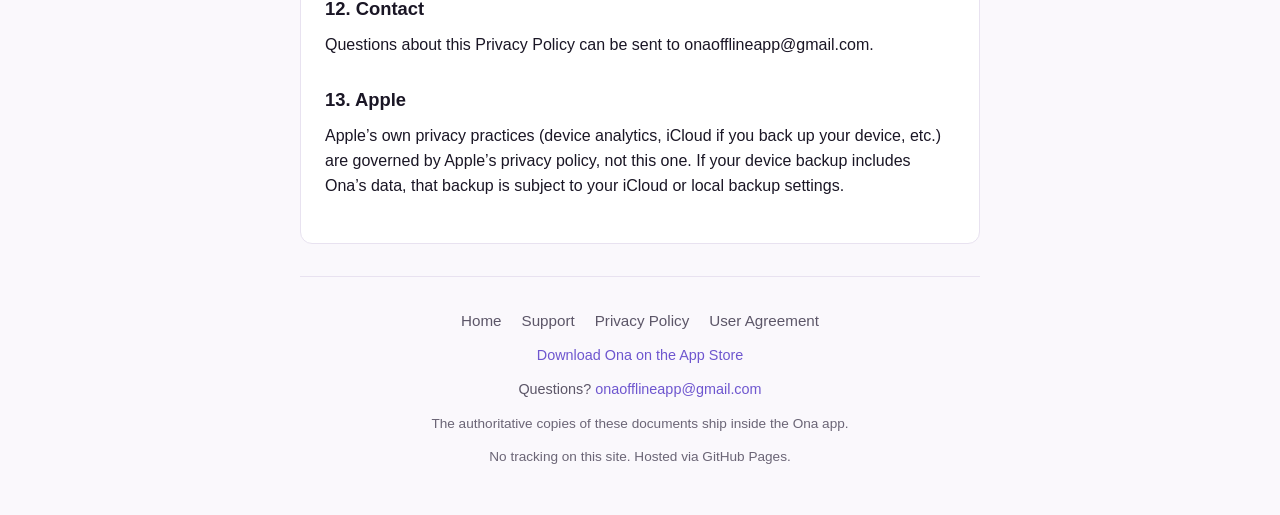
==== commit af9334b5: "Link download buttons to app store listing" ====
--- a/privacy.html
+++ b/privacy.html
@@ -64,6 +64,7 @@
   <a href="user-agreement.html">User Agreement</a>
 </nav>
 
+      <p><a href="https://apps.apple.com/app/id6787460786">Download Ona on the App Store</a></p>
       <p>Questions? <a href="mailto:onaofflineapp@gmail.com">onaofflineapp@gmail.com</a></p>
       <p class="fine-print">The authoritative copies of these documents ship inside the Ona app.</p>
       <p class="fine-print">No tracking on this site. Hosted via GitHub Pages.</p>
--- a/style.css
+++ b/style.css
@@ -8,8 +8,6 @@
   --accent-hover: #5b46b8;
   --accent-soft: #efebff;
   --border: #e8e2f0;
-  --hero-glow: rgba(110, 86, 207, 0.18);
-  --shadow: 0 18px 50px rgba(26, 22, 37, 0.08);
 }
 @media (prefers-color-scheme: dark) {
   :root {
@@ -21,8 +19,6 @@
     --accent-hover: #b29dff;
     --accent-soft: #2a2350;
     --border: #2e2838;
-    --hero-glow: rgba(154, 134, 255, 0.22);
-    --shadow: 0 18px 50px rgba(0, 0, 0, 0.35);
   }
 }
 * { box-sizing: border-box; }
@@ -38,21 +34,18 @@
 
 /* —— Shared —— */
 .wrap { max-width: 720px; margin: 0 auto; padding: 2rem 1.25rem 3rem; }
-.wrap-wide { max-width: 1080px; margin: 0 auto; padding: 0 1.25rem 3rem; }
-.site-header {
-  padding: 1.25rem 0 0;
-}
+.site-header { padding: 0 0 1.5rem; }
 .logo {
   display: inline-block;
-  font-size: 1.75rem;
+  font-size: 2rem;
   font-weight: 800;
   color: var(--accent);
-  letter-spacing: -0.04em;
+  letter-spacing: -0.03em;
   text-decoration: none;
 }
 .site-footer {
-  margin-top: 3rem;
-  padding: 2rem 0 2.5rem;
+  margin-top: 2rem;
+  padding: 2rem 0 0;
   border-top: 1px solid var(--border);
   color: var(--muted);
   font-size: 0.9rem;
@@ -74,83 +67,72 @@
   font-size: 0.95rem;
 }
 .footer-nav a:hover { color: var(--accent); }
-.fine-print { font-size: 0.82rem; opacity: 0.85; }
+.fine-print { font-size: 0.85rem; opacity: 0.9; }
 
 article {
   background: var(--card);
   border: 1px solid var(--border);
-  border-radius: 16px;
+  border-radius: 12px;
   padding: 1.75rem 1.5rem;
-  box-shadow: var(--shadow);
-}
-article h1 { font-size: 1.6rem; margin: 0 0 0.5rem; letter-spacing: -0.02em; }
+}
+article h1 { font-size: 1.6rem; margin: 0 0 0.5rem; }
 article h2 { font-size: 1.15rem; margin: 1.75rem 0 0.6rem; }
+article h2:first-child { margin-top: 0; }
 .meta { color: var(--muted); font-size: 0.9rem; margin-bottom: 1.5rem; }
 p { margin: 0 0 1rem; }
 ul { margin: 0 0 1rem; padding-left: 1.25rem; }
 li { margin-bottom: 0.35rem; }
 
 /* —— Landing page —— */
-body.landing {
-  background:
-    radial-gradient(ellipse 80% 50% at 50% -10%, var(--hero-glow), transparent 70%),
-    var(--bg);
-}
+body.landing { background: var(--bg); }
+
 .hero {
-  text-align: center;
-  padding: 2.5rem 0 1rem;
-  max-width: 720px;
-  margin: 0 auto;
-}
+  margin-bottom: 1.5rem;
+}
+.hero-copy { min-width: 0; }
 .hero-badge {
   display: inline-block;
-  margin-bottom: 1.25rem;
-  padding: 0.35rem 0.85rem;
+  margin-bottom: 1rem;
+  padding: 0.3rem 0.75rem;
   border-radius: 999px;
   background: var(--accent-soft);
   color: var(--accent);
-  font-size: 0.82rem;
+  font-size: 0.8rem;
   font-weight: 600;
-  letter-spacing: 0.02em;
 }
 .hero h1 {
-  margin: 0 0 1rem;
-  font-size: clamp(2.2rem, 6vw, 3.4rem);
+  margin: 0 0 0.85rem;
+  font-size: 1.85rem;
   font-weight: 800;
-  line-height: 1.08;
-  letter-spacing: -0.04em;
+  line-height: 1.15;
+  letter-spacing: -0.03em;
 }
 .hero .lead {
-  margin: 0 auto 1.75rem;
-  max-width: 34rem;
-  font-size: 1.15rem;
-  line-height: 1.6;
+  margin: 0 0 1.25rem;
+  font-size: 1.05rem;
+  line-height: 1.55;
   color: var(--muted);
 }
 .cta-row {
   display: flex;
   flex-wrap: wrap;
-  justify-content: center;
-  gap: 0.75rem;
-  margin-bottom: 1rem;
+  gap: 0.65rem;
+  margin-bottom: 0.85rem;
 }
 .btn {
   display: inline-flex;
   align-items: center;
   justify-content: center;
-  gap: 0.4rem;
-  padding: 0.85rem 1.35rem;
+  padding: 0.7rem 1.2rem;
   border-radius: 999px;
-  font-size: 1rem;
+  font-size: 0.95rem;
   font-weight: 600;
   text-decoration: none;
-  transition: transform 0.15s ease, background 0.15s ease;
-}
-.btn:hover { transform: translateY(-1px); }
+  white-space: nowrap;
+}
 .btn-primary {
   background: var(--accent);
   color: #fff !important;
-  box-shadow: 0 8px 24px var(--hero-glow);
 }
 .btn-primary:hover { background: var(--accent-hover); color: #fff; }
 .btn-secondary {
@@ -164,83 +146,80 @@
   color: var(--muted);
   margin: 0;
 }
-.phone-mock {
-  margin: 2.5rem auto 0;
-  max-width: 280px;
-  padding: 1rem;
-  border-radius: 28px;
-  background: linear-gradient(145deg, var(--accent-soft), var(--card));
-  border: 1px solid var(--border);
-  box-shadow: var(--shadow);
-}
-.phone-screen {
-  border-radius: 20px;
+
+.screenshot-carousel {
+  width: 100%;
+  max-width: 300px;
+  margin: 1.75rem auto 1.5rem;
+}
+.carousel-viewport {
+  position: relative;
+  width: 100%;
+  aspect-ratio: 1284 / 2778;
+  border-radius: 16px;
+  overflow: hidden;
   background: var(--card);
   border: 1px solid var(--border);
-  padding: 1.25rem 1rem 1.5rem;
-  text-align: left;
-}
-.mock-header {
-  font-size: 0.75rem;
-  font-weight: 700;
-  color: var(--accent);
-  margin-bottom: 0.85rem;
-  letter-spacing: -0.02em;
-}
-.mock-post {
-  padding: 0.75rem 0;
-  border-bottom: 1px solid var(--border);
-}
-.mock-post:last-child { border-bottom: none; padding-bottom: 0; }
-.mock-name { font-size: 0.82rem; font-weight: 700; margin-bottom: 0.2rem; }
-.mock-text { font-size: 0.8rem; color: var(--muted); line-height: 1.45; margin: 0; }
-
-.section {
-  padding: 3.5rem 0 0;
-}
-.section-label {
+}
+.carousel-slide {
+  position: absolute;
+  inset: 0;
+  margin: 0;
+  opacity: 0;
+  transition: opacity 0.55s ease;
+  pointer-events: none;
+}
+.carousel-slide.active {
+  opacity: 1;
+  pointer-events: auto;
+}
+.carousel-slide img {
   display: block;
-  text-align: center;
-  font-size: 0.78rem;
-  font-weight: 700;
-  text-transform: uppercase;
-  letter-spacing: 0.12em;
-  color: var(--accent);
-  margin-bottom: 0.65rem;
-}
-.section h2 {
-  text-align: center;
-  margin: 0 0 0.5rem;
-  font-size: clamp(1.5rem, 4vw, 2rem);
-  font-weight: 800;
-  letter-spacing: -0.03em;
-}
-.section-intro {
-  text-align: center;
-  max-width: 36rem;
-  margin: 0 auto 2rem;
-  color: var(--muted);
-  font-size: 1.05rem;
-}
+  width: 100%;
+  height: 100%;
+  object-fit: contain;
+}
+.carousel-dots {
+  display: flex;
+  justify-content: center;
+  flex-wrap: wrap;
+  gap: 0.45rem;
+  margin-top: 0.85rem;
+}
+.carousel-dot {
+  width: 8px;
+  height: 8px;
+  border-radius: 50%;
+  padding: 0;
+  border: none;
+  background: var(--border);
+  cursor: pointer;
+}
+.carousel-dot.active { background: var(--accent); }
+.carousel-dot:focus-visible {
+  outline: 2px solid var(--accent);
+  outline-offset: 2px;
+}
+
+.landing-card { margin-bottom: 1.25rem; }
+.landing-card .intro {
+  color: var(--muted);
+  margin-bottom: 1.25rem;
+}
+
 .feature-grid {
   display: grid;
-  grid-template-columns: repeat(auto-fit, minmax(220px, 1fr));
   gap: 1rem;
+  margin-bottom: 0.5rem;
 }
 .feature-card {
-  background: var(--card);
-  border: 1px solid var(--border);
-  border-radius: 16px;
-  padding: 1.35rem 1.25rem;
-  box-shadow: var(--shadow);
-}
-.feature-icon {
-  font-size: 1.5rem;
-  margin-bottom: 0.65rem;
-}
+  padding: 1rem 0;
+  border-top: 1px solid var(--border);
+}
+.feature-grid .feature-card:first-child { border-top: none; padding-top: 0; }
 .feature-card h3 {
-  margin: 0 0 0.45rem;
-  font-size: 1.05rem;
+  margin: 0 0 0.35rem;
+  font-size: 1rem;
   font-weight: 700;
 }
 .feature-card p {
@@ -249,86 +228,76 @@
   color: var(--muted);
   line-height: 1.5;
 }
+
 .steps {
   display: grid;
-  grid-template-columns: repeat(auto-fit, minmax(200px, 1fr));
   gap: 1.25rem;
-  counter-reset: step;
-}
-.step {
-  text-align: center;
-  padding: 1.25rem 1rem;
-}
-.step-num {
-  display: inline-flex;
-  align-items: center;
-  justify-content: center;
-  width: 2.25rem;
-  height: 2.25rem;
-  border-radius: 50%;
-  background: var(--accent);
-  color: #fff;
-  font-weight: 800;
+}
+.step h3 {
+  margin: 0 0 0.3rem;
+  font-size: 1rem;
+  font-weight: 700;
+}
+.step p {
+  margin: 0;
+  color: var(--muted);
   font-size: 0.95rem;
-  margin-bottom: 0.75rem;
-}
-.step h3 { margin: 0 0 0.4rem; font-size: 1.05rem; }
-.step p { margin: 0; color: var(--muted); font-size: 0.95rem; }
+}
 
 .trust-band {
-  margin-top: 3.5rem;
-  padding: 1.75rem 1.5rem;
-  border-radius: 16px;
-  background: var(--accent-soft);
-  border: 1px solid var(--border);
-  text-align: center;
-}
-.trust-band h2 {
-  margin: 0 0 0.65rem;
-  font-size: 1.2rem;
-  font-weight: 800;
-}
-.trust-band p {
-  margin: 0;
-  color: var(--muted);
-  max-width: 40rem;
-  margin-left: auto;
-  margin-right: auto;
-  font-size: 0.95rem;
-}
-.trust-pills {
-  display: flex;
-  flex-wrap: wrap;
-  justify-content: center;
-  gap: 0.5rem;
-  margin-top: 1.25rem;
-}
-.trust-pill {
-  padding: 0.4rem 0.85rem;
-  border-radius: 999px;
-  background: var(--card);
-  border: 1px solid var(--border);
-  font-size: 0.82rem;
-  font-weight: 600;
-  color: var(--text);
-}
+  margin-bottom: 1.25rem;
+}
+.trust-band p:last-of-type { margin-bottom: 0; }
+.trust-list {
+  margin: 1rem 0 0;
+  padding-left: 1.25rem;
+}
+.trust-list li { color: var(--muted); font-size: 0.95rem; }
 
 .bottom-cta {
   text-align: center;
-  padding: 3rem 0 1rem;
+  margin-bottom: 0.5rem;
 }
 .bottom-cta h2 {
-  margin: 0 0 0.5rem;
-  font-size: 1.6rem;
+  margin: 0 0 0.4rem;
+  font-size: 1.35rem;
   font-weight: 800;
-  letter-spacing: -0.03em;
+  letter-spacing: -0.02em;
 }
 .bottom-cta p {
-  margin: 0 0 1.25rem;
-  color: var(--muted);
-}
-
-@media (max-width: 600px) {
-  .hero { padding-top: 1.5rem; }
-  .phone-mock { max-width: 240px; }
-}
+  margin: 0 0 1rem;
+  color: var(--muted);
+}
+.bottom-cta .cta-row { justify-content: center; }
+
+/* Desktop: hero side-by-side, multi-column grids inside cards */
+@media (min-width: 640px) {
+  .hero {
+    display: grid;
+    grid-template-columns: 1fr min(38%, 300px);
+    gap: 2rem;
+    align-items: center;
+  }
+  .hero h1 { font-size: 2.15rem; }
+  .screenshot-carousel {
+    margin: 0;
+    max-width: 300px;
+    justify-self: center;
+  }
+  .feature-grid {
+    grid-template-columns: 1fr 1fr;
+    gap: 0 1.5rem;
+  }
+  .feature-card:nth-child(-n+2) { border-top: none; }
+  .feature-card:nth-child(odd) { padding-right: 0.5rem; }
+  .steps {
+    grid-template-columns: repeat(3, 1fr);
+    gap: 1rem;
+  }
+}
+
+@media (max-width: 639px) {
+  .hero-copy { text-align: center; }
+  .cta-row { justify-content: center; }
+  .screenshot-carousel { max-width: min(100%, 280px); }
+}
